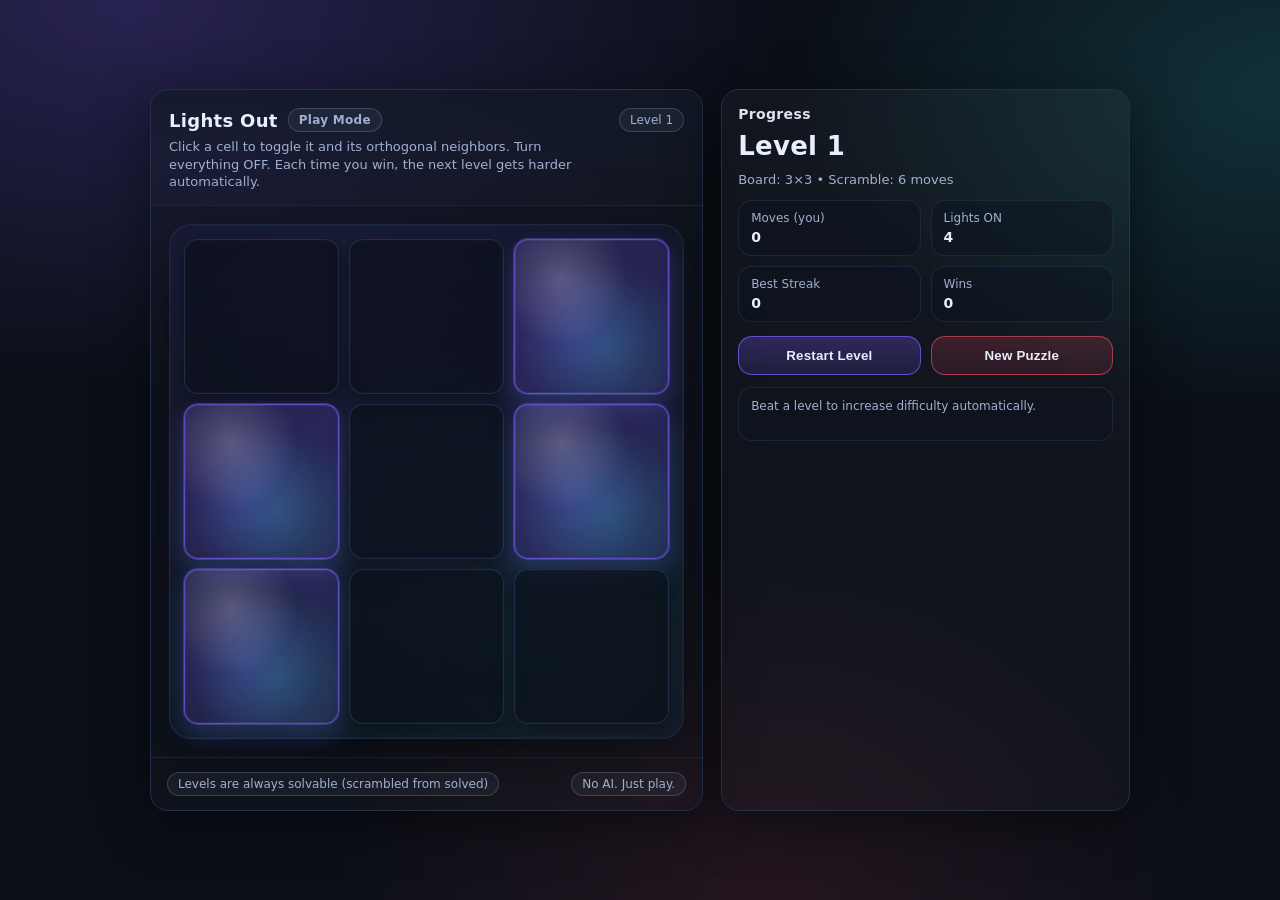
==== lights-outnai/index.html @ c466a732 "Track lights-outnai folder from parent root" ====
<!doctype html>
<html lang="en">
<head>
  <meta charset="utf-8" />
  <meta name="viewport" content="width=device-width,initial-scale=1" />
  <title>Lights Out — Play Mode</title>
  <link rel="stylesheet" href="./assets/styles/main.css" />
</head>
<body>
  <div class="app">
    <div class="card">
      <div class="header">
        <div>
          <div class="title">
            <h1>Lights Out <span class="badge">Play Mode</span></h1>
            <p class="subtitle">
              Click a cell to toggle it and its orthogonal neighbors. Turn everything OFF.
              Each time you win, the next level gets harder automatically.
            </p>
          </div>
        </div>
        <div class="badge" id="status">Level 1</div>
      </div>

      <div class="gridWrap">
        <div class="grid" id="grid" style="--n:3"></div>
      </div>

      <div class="footerNote">
        <span class="pill">Levels are always solvable (scrambled from solved)</span>
        <span class="pill">No AI. Just play.</span>
      </div>
    </div>

    <div class="card panel">
      <h2>Progress</h2>
      <div class="big" id="levelTitle">Level 1</div>
      <div class="muted" id="levelDesc">
        Board: 3×3 • Scramble: 6 moves
      </div>

      <div class="stats">
        <div class="stat">
          <div class="k">Moves (you)</div>
          <div class="v" id="movesStat">0</div>
        </div>
        <div class="stat">
          <div class="k">Lights ON</div>
          <div class="v" id="onStat">0</div>
        </div>
        <div class="stat">
          <div class="k">Best Streak</div>
          <div class="v" id="bestStat">0</div>
        </div>
        <div class="stat">
          <div class="k">Wins</div>
          <div class="v" id="winsStat">0</div>
        </div>
      </div>

      <div class="buttons">
        <button class="btn primary" id="restartBtn">Restart Level</button>
        <button class="btn danger" id="newBtn">New Puzzle</button>
      </div>

      <div class="toast" id="toast">
        Beat a level to increase difficulty automatically.
      </div>
    </div>
  </div>

  <script type="module" src="./js/app.js"></script>
</body>
</html>
---- lights-outnai/assets/styles/main.css ----
:root{
  --bg:#0b0f17;
  --panel:#0f1624;
  --text:#e8eefc;
  --muted:#9fb0d0;
  --line:#22304a;
  --accent:#7c5cff;
  --accent2:#2de2e6;
  --danger:#ff4d6d;
  --ok:#2bd576;
  --shadow: 0 12px 55px rgba(0,0,0,.45);
  --radius:18px;
}
*{box-sizing:border-box}
body{
  margin:0;
  font-family: ui-sans-serif, system-ui, -apple-system, Segoe UI, Roboto, Helvetica, Arial;
  background:
    radial-gradient(1200px 700px at 10% 0%, rgba(124,92,255,.25), transparent 55%),
    radial-gradient(900px 600px at 100% 10%, rgba(45,226,230,.16), transparent 55%),
    radial-gradient(900px 700px at 60% 100%, rgba(255,77,109,.10), transparent 50%),
    var(--bg);
  color:var(--text);
  min-height:100vh;
  display:flex;
  align-items:center;
  justify-content:center;
  padding:24px;
}
.app{
  width:min(980px, 100%);
  display:grid;
  grid-template-columns: 1.15fr .85fr;
  gap:18px;
}
@media (max-width: 900px){
  .app{grid-template-columns:1fr}
}
.card{
  background:linear-gradient(180deg, rgba(255,255,255,.03), rgba(255,255,255,.015));
  border:1px solid var(--line);
  border-radius:var(--radius);
  box-shadow: var(--shadow);
  overflow:hidden;
}
.header{
  padding:18px 18px 14px;
  display:flex;
  align-items:flex-start;
  justify-content:space-between;
  gap:12px;
  border-bottom:1px solid rgba(34,48,74,.7);
  background:linear-gradient(180deg, rgba(15,22,36,.75), rgba(15,22,36,.25));
}
.title h1{
  margin:0;
  font-size:18px;
  letter-spacing:.3px;
  display:flex;
  align-items:center;
  gap:10px;
}
.subtitle{
  margin:6px 0 0;
  color:var(--muted);
  font-size:13px;
  line-height:1.35;
  max-width: 55ch;
}
.badge{
  font-size:12px;
  color:var(--muted);
  border:1px solid rgba(159,176,208,.25);
  background:rgba(159,176,208,.07);
  padding:4px 10px;
  border-radius:999px;
  width:max-content;
  white-space:nowrap;
}
.badge.good{
  border-color: rgba(43,213,118,.55);
  background: rgba(43,213,118,.10);
  color: var(--ok);
  font-weight:700;
}

.gridWrap{
  padding:18px;
  display:flex;
  justify-content:center;
  align-items:center;
  background:linear-gradient(180deg, rgba(12,19,32,.5), rgba(12,19,32,.15));
}
.grid{
  --n:5;
  display:grid;
  grid-template-columns: repeat(var(--n), 1fr);
  gap:10px;
  width:min(520px, 92vw);
  aspect-ratio: 1 / 1;
  padding:14px;
  border-radius:22px;
  border:1px solid rgba(34,48,74,.7);
  background: radial-gradient(900px 600px at 40% 20%, rgba(124,92,255,.10), transparent 60%),
              radial-gradient(700px 500px at 70% 80%, rgba(45,226,230,.08), transparent 60%),
              rgba(15,22,36,.55);
  box-shadow: inset 0 0 0 1px rgba(255,255,255,.02), 0 20px 70px rgba(0,0,0,.40);
}
.cell{
  border-radius:14px;
  border:1px solid rgba(34,48,74,.9);
  background:rgba(10,14,24,.65);
  box-shadow:
    inset 0 0 0 1px rgba(255,255,255,.02),
    0 6px 18px rgba(0,0,0,.35);
  cursor:pointer;
  position:relative;
  transition: transform .08s ease, background .2s ease, border-color .2s ease, box-shadow .2s ease;
  outline:none;
}
.cell:active{ transform: translateY(1px) scale(.99); }
.cell.on{
  background:
    radial-gradient(120px 120px at 30% 25%, rgba(255,255,255,.22), transparent 55%),
    radial-gradient(140px 140px at 60% 70%, rgba(45,226,230,.20), transparent 60%),
    radial-gradient(120px 120px at 40% 60%, rgba(124,92,255,.24), transparent 62%),
    rgba(124,92,255,.18);
  border-color: rgba(124,92,255,.65);
  box-shadow:
    0 0 0 1px rgba(124,92,255,.35),
    0 12px 30px rgba(124,92,255,.20),
    0 10px 24px rgba(45,226,230,.08),
    inset 0 0 0 1px rgba(255,255,255,.06);
}

.panel{ padding:16px; }
.panel h2{
  margin:0 0 10px;
  font-size:14px;
  letter-spacing:.35px;
  color:var(--text);
  opacity:.95;
}
.big{
  font-size:26px;
  font-weight:800;
  letter-spacing:.3px;
  margin:2px 0 10px;
  line-height:1.1;
}
.muted{ color:var(--muted); font-size:13px; line-height:1.35; }

.stats{
  display:grid;
  grid-template-columns: 1fr 1fr;
  gap:10px;
  margin-top:12px;
}
.stat{
  border:1px solid rgba(34,48,74,.7);
  background: rgba(12,19,32,.45);
  border-radius:14px;
  padding:10px 12px;
}
.stat .k{ font-size:12px; color:var(--muted); margin-bottom:4px; }
.stat .v{ font-size:14px; font-weight:800; letter-spacing:.2px; }

.buttons{
  display:grid;
  grid-template-columns: 1fr 1fr;
  gap:10px;
  margin-top:14px;
}
.btn{
  user-select:none;
  border-radius:14px;
  border:1px solid rgba(34,48,74,.9);
  padding:11px 12px;
  background:rgba(12,19,32,.55);
  color:var(--text);
  cursor:pointer;
  transition: transform .08s ease, border-color .2s ease, background .2s ease, box-shadow .2s ease;
  font-weight:700;
  letter-spacing:.2px;
}
.btn:hover{
  border-color: rgba(124,92,255,.55);
  box-shadow: 0 10px 26px rgba(0,0,0,.28);
}
.btn:active{ transform: translateY(1px); }
.btn.primary{
  border-color: rgba(124,92,255,.75);
  background: linear-gradient(180deg, rgba(124,92,255,.28), rgba(124,92,255,.14));
}
.btn.danger{
  border-color: rgba(255,77,109,.6);
  background: linear-gradient(180deg, rgba(255,77,109,.18), rgba(255,77,109,.10));
}

.toast{
  margin-top:12px;
  border:1px solid rgba(34,48,74,.7);
  background: rgba(12,19,32,.35);
  border-radius:14px;
  padding:10px 12px;
  color:var(--muted);
  font-size:12px;
  line-height:1.45;
  min-height:54px;
  white-space:pre-wrap;
}
.toast .ok{ color:var(--ok); font-weight:800; }

.footerNote{
  padding:14px 16px;
  border-top:1px solid rgba(34,48,74,.7);
  color:var(--muted);
  font-size:12px;
  display:flex;
  justify-content:space-between;
  gap:10px;
  flex-wrap:wrap;
}
.pill{
  border:1px solid rgba(159,176,208,.25);
  background:rgba(159,176,208,.07);
  padding:4px 10px;
  border-radius:999px;
  color:var(--muted);
}
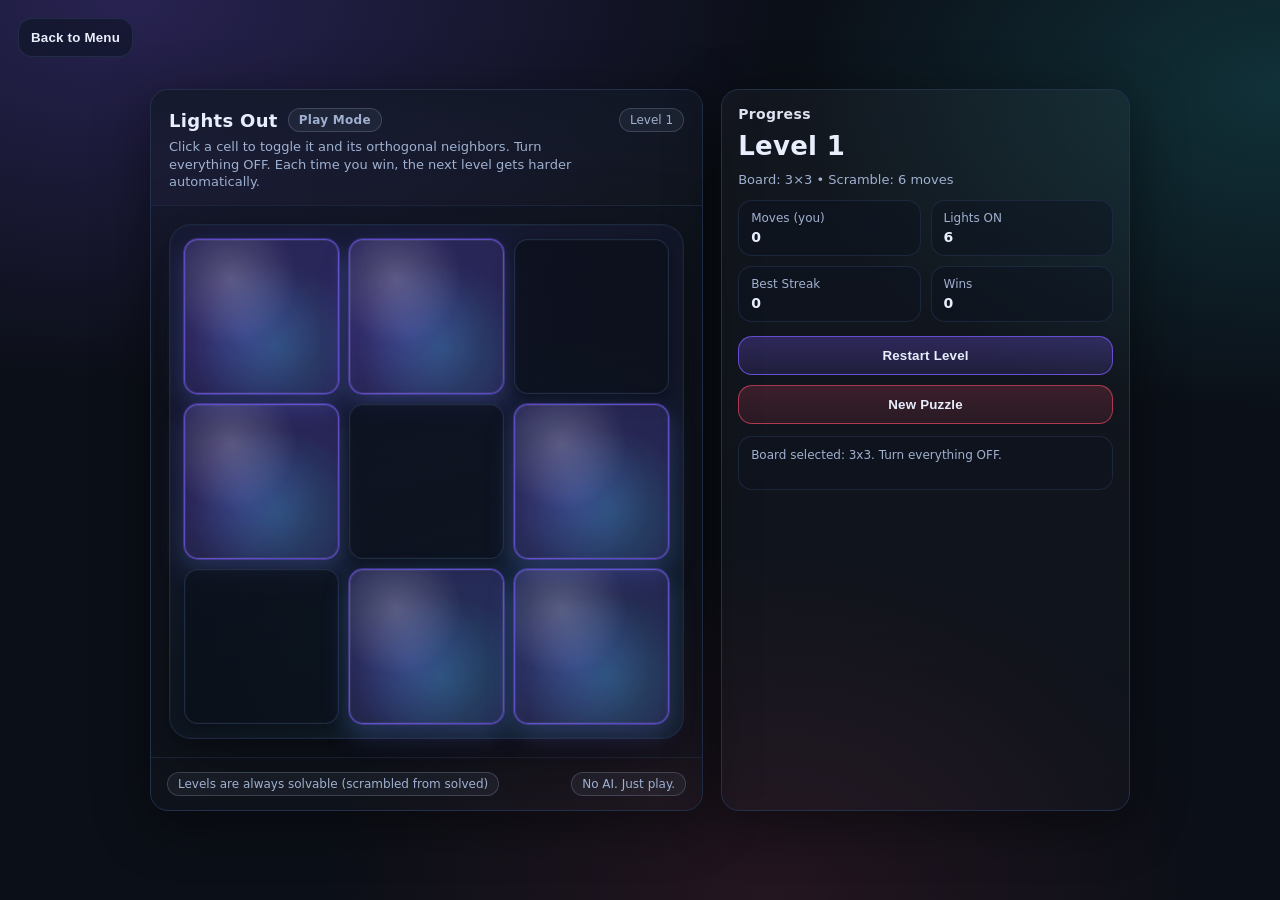
==== commit b84d753a: "homepage added" ====
--- a/lights-outnai/index.html
+++ b/lights-outnai/index.html
@@ -7,7 +7,9 @@
   <link rel="stylesheet" href="./assets/styles/main.css" />
 </head>
 <body>
-  <div class="app">
+  <div class="app" id="gameScreen">
+    <button class="btn backFloating" id="backBtn">Back to Menu</button>
+
     <div class="card">
       <div class="header">
         <div>
--- a/lights-outnai/assets/styles/main.css
+++ b/lights-outnai/assets/styles/main.css
@@ -33,8 +33,136 @@
   grid-template-columns: 1.15fr .85fr;
   gap:18px;
 }
+
+.backFloating{
+  position:fixed;
+  top:18px;
+  left:18px;
+  z-index:20;
+  width:auto;
+  padding:10px 14px;
+}
+.hidden{display:none !important;}
+
+.menuScreen{
+  width:min(760px, 100%);
+}
+
+.menuHero{
+  text-align:center;
+  margin-bottom:18px;
+}
+
+.menuHero h1{
+  margin:0;
+  font-size:clamp(44px, 10vw, 78px);
+  line-height:.95;
+  letter-spacing:.08em;
+  text-transform:uppercase;
+  font-weight:900;
+  color:#f4f7ff;
+  text-shadow:
+    0 0 26px rgba(124,92,255,.42),
+    0 12px 30px rgba(0,0,0,.35);
+}
+
+.menuCard{
+  display:flex;
+  flex-direction:column;
+}
+
+.menuHeader{
+  justify-content:center;
+}
+
+.menuTitle{
+  width:100%;
+  text-align:center;
+}
+
+.menuBadge{
+  margin:0 auto;
+  font-size:14px;
+  padding:7px 14px;
+  letter-spacing:.05em;
+}
+
+.menuSubtitle{
+  margin:12px 0 0;
+  width:100%;
+  font-size:16px;
+  text-align:left;
+}
+
+.menuChoices{
+  display:grid;
+  grid-template-columns: repeat(3, 1fr);
+  gap:12px;
+  padding:22px 18px;
+}
+
+.sizeChoice{
+  min-height:56px;
+  font-size:16px;
+}
+
+.howToCard{
+  margin-top:14px;
+}
+
+.howToToggle{
+  width:100%;
+  text-align:left;
+  border:none;
+  border-bottom:1px solid rgba(34,48,74,.7);
+  background:linear-gradient(180deg, rgba(15,22,36,.75), rgba(15,22,36,.25));
+  color:var(--text);
+  padding:16px 18px;
+  font-size:16px;
+  font-weight:800;
+  letter-spacing:.03em;
+  cursor:pointer;
+}
+
+.howToToggle::after{
+  content:"Show rules";
+  float:right;
+  font-size:12px;
+  color:var(--muted);
+  font-weight:600;
+}
+
+.howToToggle[aria-expanded="true"]::after{
+  content:"Hide rules";
+}
+
+.howToContent{
+  padding:16px 18px;
+  color:var(--muted);
+  font-size:14px;
+  line-height:1.5;
+}
+
+.howToContent h3{
+  color:var(--text);
+  margin:14px 0 6px;
+  font-size:15px;
+}
+
+.howToContent p{
+  margin:0 0 10px;
+}
+
 @media (max-width: 900px){
   .app{grid-template-columns:1fr}
+  .menuChoices{grid-template-columns:1fr}
+  .menuHero h1{font-size:clamp(36px, 14vw, 56px)}
+  .backFloating{
+    top:12px;
+    left:12px;
+    padding:9px 12px;
+    font-size:13px;
+  }
 }
 .card{
   background:linear-gradient(180deg, rgba(255,255,255,.03), rgba(255,255,255,.015));
@@ -82,6 +210,12 @@
   background: rgba(43,213,118,.10);
   color: var(--ok);
   font-weight:700;
+}
+
+.menuTitle .menuBadge{
+  font-size:14px;
+  padding:7px 14px;
+  letter-spacing:.06em;
 }
 
 .gridWrap{
@@ -167,7 +301,7 @@
 
 .buttons{
   display:grid;
-  grid-template-columns: 1fr 1fr;
+  grid-template-columns: 1fr;
   gap:10px;
   margin-top:14px;
 }
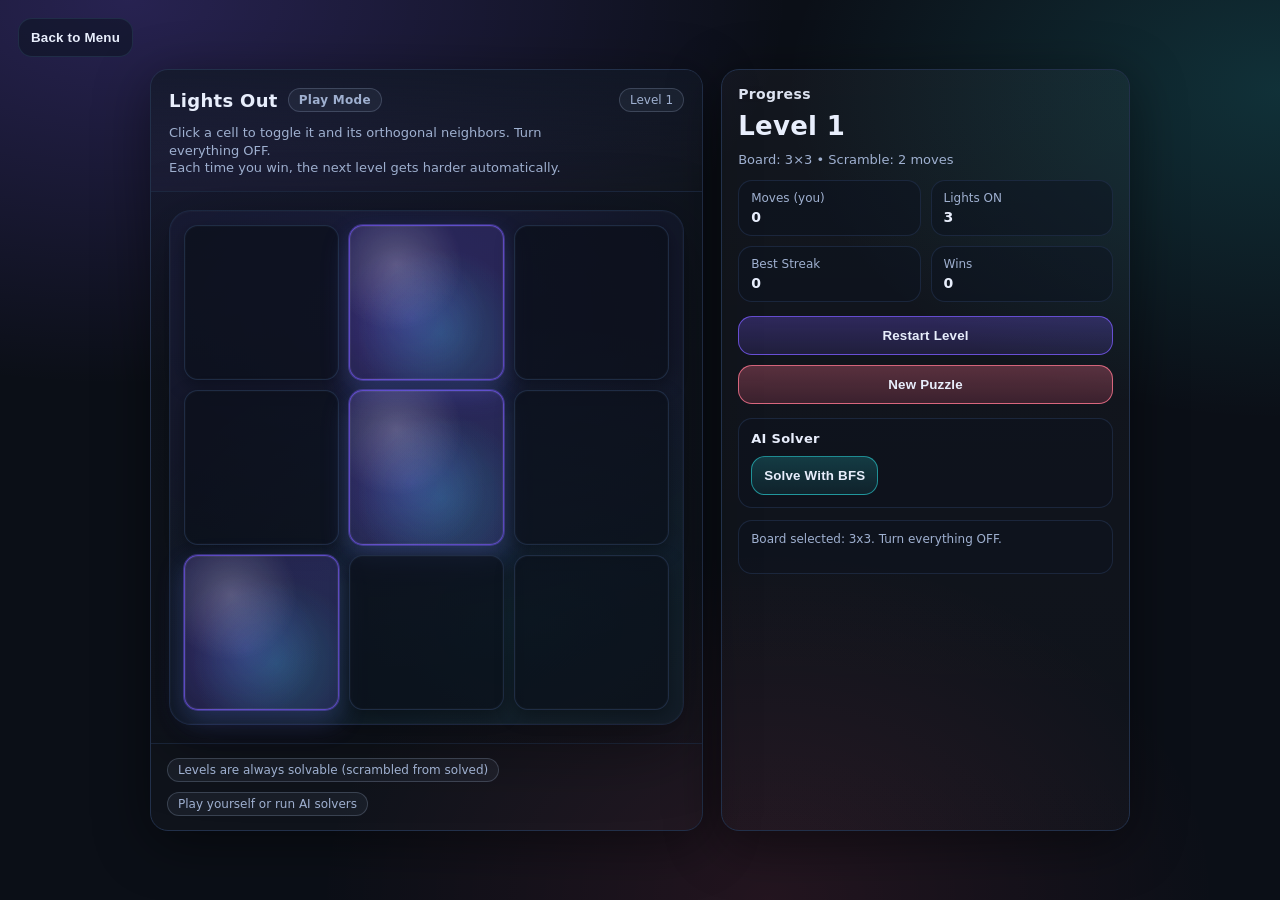
==== commit 764634f0: "bfs implemented, level progession smoother" ====
--- a/lights-outnai/index.html
+++ b/lights-outnai/index.html
@@ -3,7 +3,7 @@
 <head>
   <meta charset="utf-8" />
   <meta name="viewport" content="width=device-width,initial-scale=1" />
-  <title>Lights Out — Play Mode</title>
+  <title>Lights Out - Play Mode</title>
   <link rel="stylesheet" href="./assets/styles/main.css" />
 </head>
 <body>
@@ -16,7 +16,7 @@
           <div class="title">
             <h1>Lights Out <span class="badge">Play Mode</span></h1>
             <p class="subtitle">
-              Click a cell to toggle it and its orthogonal neighbors. Turn everything OFF.
+              Click a cell to toggle it and its orthogonal neighbors. Turn everything OFF.<br>
               Each time you win, the next level gets harder automatically.
             </p>
           </div>
@@ -30,7 +30,7 @@
 
       <div class="footerNote">
         <span class="pill">Levels are always solvable (scrambled from solved)</span>
-        <span class="pill">No AI. Just play.</span>
+        <span class="pill">Play yourself or run AI solvers</span>
       </div>
     </div>
 
@@ -65,6 +65,48 @@
         <button class="btn danger" id="newBtn">New Puzzle</button>
       </div>
 
+      <div class="aiSection">
+        <h3>AI Solver</h3>
+        <div class="aiActionRow">
+          <button class="btn ai" id="solveBfsBtn">Solve With BFS</button>
+          <div class="muted" id="aiStatus"></div>
+        </div>
+        <div id="aiResultPanel" class="hidden">
+          <div class="aiStepControls">
+            <div class="muted aiStepMeta" id="aiStepMeta">Step - / -</div>
+            <button class="btn" id="aiPrevBtn" disabled>Previous AI Move</button>
+            <button class="btn" id="aiNextBtn" disabled>Next AI Move</button>
+          </div>
+
+          <div class="stats aiStats">
+            <div class="stat">
+              <div class="k">Method</div>
+              <div class="v" id="aiMethodStat">-</div>
+            </div>
+            <div class="stat">
+              <div class="k">AI Moves</div>
+              <div class="v" id="aiMovesStat">-</div>
+            </div>
+            <div class="stat">
+              <div class="k">Time (ms)</div>
+              <div class="v" id="aiTimeStat">-</div>
+            </div>
+            <div class="stat">
+              <div class="k">Visited</div>
+              <div class="v" id="aiVisitedStat">-</div>
+            </div>
+            <div class="stat">
+              <div class="k">Expanded</div>
+              <div class="v" id="aiExpandedStat">-</div>
+            </div>
+            <div class="stat">
+              <div class="k">Max Queue</div>
+              <div class="v" id="aiQueueStat">-</div>
+            </div>
+          </div>
+        </div>
+      </div>
+
       <div class="toast" id="toast">
         Beat a level to increase difficulty automatically.
       </div>
--- a/lights-outnai/assets/styles/main.css
+++ b/lights-outnai/assets/styles/main.css
@@ -104,6 +104,46 @@
 .sizeChoice{
   min-height:56px;
   font-size:16px;
+  position:relative;
+  overflow:hidden;
+  isolation:isolate;
+}
+
+.sizeChoice::before{
+  content:"";
+  position:absolute;
+  inset:0;
+  border-radius:inherit;
+  background:
+    radial-gradient(150px 95px at 50% 88%, rgba(255,255,255,.44), transparent 58%),
+    radial-gradient(140px 100px at 50% 100%, rgba(45,226,230,.24), transparent 64%);
+  opacity:0;
+  transition: opacity .22s ease;
+  pointer-events:none;
+  z-index:0;
+}
+
+.sizeChoice > *{
+  position:relative;
+  z-index:1;
+}
+
+.sizeChoice:hover,
+.sizeChoice:focus-visible{
+  border-color: rgba(45,226,230,.86);
+  background:
+    linear-gradient(180deg, rgba(124,92,255,.30), rgba(45,226,230,.34));
+  box-shadow:
+    inset 0 0 18px rgba(255,255,255,.14),
+    inset 0 -14px 26px rgba(45,226,230,.28),
+    0 0 0 1px rgba(45,226,230,.38),
+    0 0 28px rgba(45,226,230,.36),
+    0 10px 26px rgba(0,0,0,.28);
+}
+
+.sizeChoice:hover::before,
+.sizeChoice:focus-visible::before{
+  opacity:1;
 }
 
 .howToCard{
@@ -189,11 +229,11 @@
   gap:10px;
 }
 .subtitle{
-  margin:6px 0 0;
+  margin:12px 0 0;
   color:var(--muted);
   font-size:13px;
   line-height:1.35;
-  max-width: 55ch;
+  max-width: 72ch;
 }
 .badge{
   font-size:12px;
@@ -305,6 +345,81 @@
   gap:10px;
   margin-top:14px;
 }
+
+.aiSection{
+  margin-top:14px;
+  padding:12px;
+  border:1px solid rgba(34,48,74,.7);
+  border-radius:14px;
+  background:rgba(12,19,32,.36);
+}
+
+.aiSection h3{
+  margin:0 0 10px;
+  font-size:13px;
+  letter-spacing:.3px;
+}
+
+.aiSection .muted{
+  margin-top:9px;
+}
+
+#aiStatus{
+  margin-top:0;
+}
+
+.aiSolvedHighlight{
+  display:inline-block;
+  padding:7px 11px;
+  border-radius:999px;
+  border:1px solid rgba(138,214,172,.52);
+  background: rgba(148,225,183,.20);
+  color:#dbf8e8;
+  font-weight:800;
+  letter-spacing:.25px;
+}
+
+.aiActionRow{
+  display:flex;
+  align-items:center;
+  gap:10px;
+  flex-wrap:wrap;
+}
+
+.btn.ai{
+  border-color: rgba(45,226,230,.55);
+  background: linear-gradient(180deg, rgba(45,226,230,.2), rgba(45,226,230,.08));
+}
+
+.btn.ai:disabled{
+  border-color: rgba(138,214,172,.55);
+  background: linear-gradient(180deg, rgba(148,225,183,.28), rgba(148,225,183,.14));
+  color:#dff6ea;
+  cursor:not-allowed;
+  box-shadow:none;
+}
+
+.aiStats{
+  margin-top:10px;
+}
+
+.aiStepControls{
+  margin-top:10px;
+  display:grid;
+  grid-template-columns: 1fr 1fr;
+  gap:8px;
+}
+
+.aiStepMeta{
+  grid-column: 1 / -1;
+  margin:0 2px 2px;
+  font-size:12px;
+}
+
+.aiStepControls .btn{
+  padding:9px 10px;
+  font-size:13px;
+}
 .btn{
   user-select:none;
   border-radius:14px;
@@ -327,8 +442,8 @@
   background: linear-gradient(180deg, rgba(124,92,255,.28), rgba(124,92,255,.14));
 }
 .btn.danger{
-  border-color: rgba(255,77,109,.6);
-  background: linear-gradient(180deg, rgba(255,77,109,.18), rgba(255,77,109,.10));
+  border-color: rgba(255,120,145,.78);
+  background: linear-gradient(180deg, rgba(255,112,140,.30), rgba(255,92,126,.18));
 }
 
 .toast{
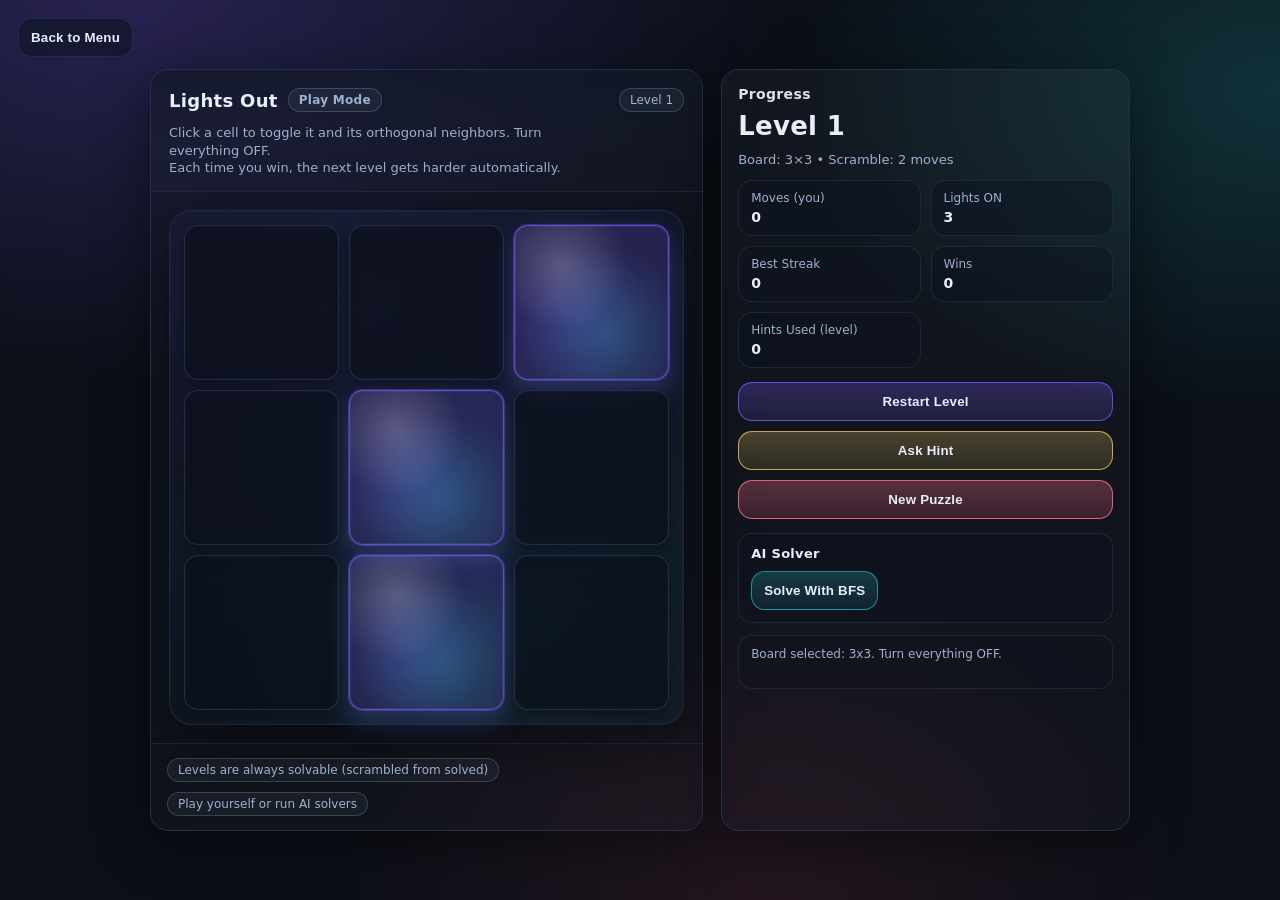
==== commit 9d2ede18: "hints added" ====
--- a/lights-outnai/index.html
+++ b/lights-outnai/index.html
@@ -58,10 +58,15 @@
           <div class="k">Wins</div>
           <div class="v" id="winsStat">0</div>
         </div>
+        <div class="stat">
+          <div class="k">Hints Used (level)</div>
+          <div class="v" id="hintsStat">0</div>
+        </div>
       </div>
 
       <div class="buttons">
         <button class="btn primary" id="restartBtn">Restart Level</button>
+        <button class="btn hint" id="hintBtn">Ask Hint</button>
         <button class="btn danger" id="newBtn">New Puzzle</button>
       </div>
 
--- a/lights-outnai/assets/styles/main.css
+++ b/lights-outnai/assets/styles/main.css
@@ -307,6 +307,14 @@
     inset 0 0 0 1px rgba(255,255,255,.06);
 }
 
+.cell.hint{
+  border-color: rgba(255,214,102,.88);
+  box-shadow:
+    0 0 0 1px rgba(255,214,102,.55),
+    0 0 20px rgba(255,214,102,.32),
+    inset 0 0 0 1px rgba(255,255,255,.10);
+}
+
 .panel{ padding:16px; }
 .panel h2{
   margin:0 0 10px;
@@ -441,6 +449,10 @@
   border-color: rgba(124,92,255,.75);
   background: linear-gradient(180deg, rgba(124,92,255,.28), rgba(124,92,255,.14));
 }
+.btn.hint{
+  border-color: rgba(255,214,102,.72);
+  background: linear-gradient(180deg, rgba(255,214,102,.24), rgba(255,214,102,.12));
+}
 .btn.danger{
   border-color: rgba(255,120,145,.78);
   background: linear-gradient(180deg, rgba(255,112,140,.30), rgba(255,92,126,.18));
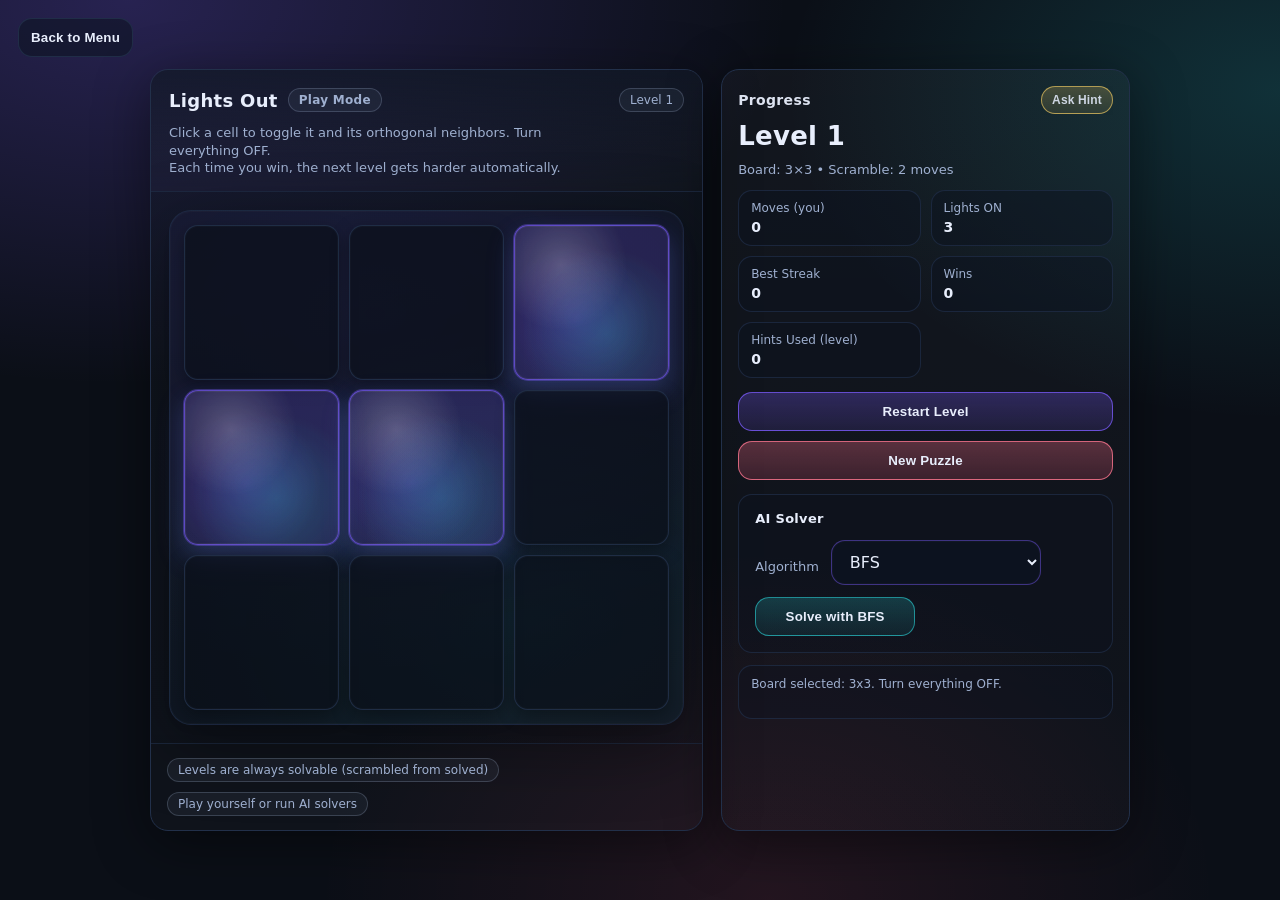
==== commit 562ca92e: "AI solvers (DFS, IDS, Greedy, UCS) + algorithm selector + UI improvements + hint UX + next level con" ====
--- a/lights-outnai/index.html
+++ b/lights-outnai/index.html
@@ -35,7 +35,13 @@
     </div>
 
     <div class="card panel">
-      <h2>Progress</h2>
+      <div class="panelTopBar">
+        <h2>Progress</h2>
+        <button class="btn hint hintMini" id="hintBtn" title="Ask for a subtle hint">
+          Ask Hint
+        </button>
+      </div>
+
       <div class="big" id="levelTitle">Level 1</div>
       <div class="muted" id="levelDesc">
         Board: 3×3 • Scramble: 6 moves
@@ -66,16 +72,28 @@
 
       <div class="buttons">
         <button class="btn primary" id="restartBtn">Restart Level</button>
-        <button class="btn hint" id="hintBtn">Ask Hint</button>
         <button class="btn danger" id="newBtn">New Puzzle</button>
       </div>
 
       <div class="aiSection">
         <h3>AI Solver</h3>
+
         <div class="aiActionRow">
-          <button class="btn ai" id="solveBfsBtn">Solve With BFS</button>
+          <label for="algorithmSelect" class="muted">Algorithm</label>
+          <select id="algorithmSelect">
+            <option value="bfs">BFS</option>
+            <option value="dfs">DFS</option>
+            <option value="ids">Iterative Deepening</option>
+            <option value="ucs">Uniform Cost</option>
+            <option value="greedy">Greedy</option>
+          </select>
+        </div>
+
+        <div class="aiActionRow">
+          <button class="btn ai" id="solveBfsBtn">Solve Selected</button>
           <div class="muted" id="aiStatus"></div>
         </div>
+
         <div id="aiResultPanel" class="hidden">
           <div class="aiStepControls">
             <div class="muted aiStepMeta" id="aiStepMeta">Step - / -</div>
@@ -109,6 +127,10 @@
               <div class="v" id="aiQueueStat">-</div>
             </div>
           </div>
+
+          <div class="aiNextLevelRow hidden" id="aiNextLevelRow">
+            <button class="btn primary" id="nextLevelBtn">Go to Next Level</button>
+          </div>
         </div>
       </div>
 
--- a/lights-outnai/assets/styles/main.css
+++ b/lights-outnai/assets/styles/main.css
@@ -204,6 +204,7 @@
     font-size:13px;
   }
 }
+
 .card{
   background:linear-gradient(180deg, rgba(255,255,255,.03), rgba(255,255,255,.015));
   border:1px solid var(--line);
@@ -211,6 +212,7 @@
   box-shadow: var(--shadow);
   overflow:hidden;
 }
+
 .header{
   padding:18px 18px 14px;
   display:flex;
@@ -220,6 +222,7 @@
   border-bottom:1px solid rgba(34,48,74,.7);
   background:linear-gradient(180deg, rgba(15,22,36,.75), rgba(15,22,36,.25));
 }
+
 .title h1{
   margin:0;
   font-size:18px;
@@ -228,6 +231,7 @@
   align-items:center;
   gap:10px;
 }
+
 .subtitle{
   margin:12px 0 0;
   color:var(--muted);
@@ -235,6 +239,7 @@
   line-height:1.35;
   max-width: 72ch;
 }
+
 .badge{
   font-size:12px;
   color:var(--muted);
@@ -245,6 +250,7 @@
   width:max-content;
   white-space:nowrap;
 }
+
 .badge.good{
   border-color: rgba(43,213,118,.55);
   background: rgba(43,213,118,.10);
@@ -265,6 +271,7 @@
   align-items:center;
   background:linear-gradient(180deg, rgba(12,19,32,.5), rgba(12,19,32,.15));
 }
+
 .grid{
   --n:5;
   display:grid;
@@ -280,6 +287,7 @@
               rgba(15,22,36,.55);
   box-shadow: inset 0 0 0 1px rgba(255,255,255,.02), 0 20px 70px rgba(0,0,0,.40);
 }
+
 .cell{
   border-radius:14px;
   border:1px solid rgba(34,48,74,.9);
@@ -292,7 +300,9 @@
   transition: transform .08s ease, background .2s ease, border-color .2s ease, box-shadow .2s ease;
   outline:none;
 }
+
 .cell:active{ transform: translateY(1px) scale(.99); }
+
 .cell.on{
   background:
     radial-gradient(120px 120px at 30% 25%, rgba(255,255,255,.22), transparent 55%),
@@ -315,14 +325,26 @@
     inset 0 0 0 1px rgba(255,255,255,.10);
 }
 
-.panel{ padding:16px; }
+.panel{
+  padding:16px;
+}
+
+.panelTopBar{
+  display:flex;
+  align-items:center;
+  justify-content:space-between;
+  gap:12px;
+  margin-bottom:8px;
+}
+
 .panel h2{
-  margin:0 0 10px;
+  margin:0;
   font-size:14px;
   letter-spacing:.35px;
   color:var(--text);
   opacity:.95;
 }
+
 .big{
   font-size:26px;
   font-weight:800;
@@ -330,7 +352,12 @@
   margin:2px 0 10px;
   line-height:1.1;
 }
-.muted{ color:var(--muted); font-size:13px; line-height:1.35; }
+
+.muted{
+  color:var(--muted);
+  font-size:13px;
+  line-height:1.35;
+}
 
 .stats{
   display:grid;
@@ -338,14 +365,25 @@
   gap:10px;
   margin-top:12px;
 }
+
 .stat{
   border:1px solid rgba(34,48,74,.7);
   background: rgba(12,19,32,.45);
   border-radius:14px;
   padding:10px 12px;
 }
-.stat .k{ font-size:12px; color:var(--muted); margin-bottom:4px; }
-.stat .v{ font-size:14px; font-weight:800; letter-spacing:.2px; }
+
+.stat .k{
+  font-size:12px;
+  color:var(--muted);
+  margin-bottom:4px;
+}
+
+.stat .v{
+  font-size:14px;
+  font-weight:800;
+  letter-spacing:.2px;
+}
 
 .buttons{
   display:grid;
@@ -356,14 +394,14 @@
 
 .aiSection{
   margin-top:14px;
-  padding:12px;
+  padding:16px;
   border:1px solid rgba(34,48,74,.7);
   border-radius:14px;
   background:rgba(12,19,32,.36);
 }
 
 .aiSection h3{
-  margin:0 0 10px;
+  margin:0 0 14px;
   font-size:13px;
   letter-spacing:.3px;
 }
@@ -374,10 +412,16 @@
 
 #aiStatus{
   margin-top:0;
+  display:flex;
+  align-items:center;
+  flex-wrap:wrap;
+  gap:8px;
+  min-height:38px;
 }
 
 .aiSolvedHighlight{
-  display:inline-block;
+  display:inline-flex;
+  align-items:center;
   padding:7px 11px;
   border-radius:999px;
   border:1px solid rgba(138,214,172,.52);
@@ -390,13 +434,19 @@
 .aiActionRow{
   display:flex;
   align-items:center;
-  gap:10px;
+  gap:12px;
   flex-wrap:wrap;
+  margin-top:12px;
+}
+
+.aiActionRow:first-of-type{
+  margin-top:0;
 }
 
 .btn.ai{
   border-color: rgba(45,226,230,.55);
   background: linear-gradient(180deg, rgba(45,226,230,.2), rgba(45,226,230,.08));
+  min-width:160px;
 }
 
 .btn.ai:disabled{
@@ -408,19 +458,19 @@
 }
 
 .aiStats{
-  margin-top:10px;
+  margin-top:14px;
 }
 
 .aiStepControls{
-  margin-top:10px;
+  margin-top:14px;
   display:grid;
   grid-template-columns: 1fr 1fr;
-  gap:8px;
+  gap:10px;
 }
 
 .aiStepMeta{
   grid-column: 1 / -1;
-  margin:0 2px 2px;
+  margin:0 2px 6px;
   font-size:12px;
 }
 
@@ -428,6 +478,16 @@
   padding:9px 10px;
   font-size:13px;
 }
+
+.aiNextLevelRow{
+  margin-top:14px;
+  display:flex;
+}
+
+.aiNextLevelRow .btn{
+  width:100%;
+}
+
 .btn{
   user-select:none;
   border-radius:14px;
@@ -440,22 +500,42 @@
   font-weight:700;
   letter-spacing:.2px;
 }
+
 .btn:hover{
   border-color: rgba(124,92,255,.55);
   box-shadow: 0 10px 26px rgba(0,0,0,.28);
 }
+
 .btn:active{ transform: translateY(1px); }
+
 .btn.primary{
   border-color: rgba(124,92,255,.75);
   background: linear-gradient(180deg, rgba(124,92,255,.28), rgba(124,92,255,.14));
 }
+
 .btn.hint{
   border-color: rgba(255,214,102,.72);
   background: linear-gradient(180deg, rgba(255,214,102,.24), rgba(255,214,102,.12));
 }
+
 .btn.danger{
   border-color: rgba(255,120,145,.78);
   background: linear-gradient(180deg, rgba(255,112,140,.30), rgba(255,92,126,.18));
+}
+
+.hintMini{
+  width:auto;
+  min-width:0;
+  padding:6px 10px;
+  font-size:12px;
+  font-weight:700;
+  letter-spacing:.15px;
+  border-radius:999px;
+  opacity:.88;
+}
+
+.hintMini:hover{
+  opacity:1;
 }
 
 .toast{
@@ -470,6 +550,7 @@
   min-height:54px;
   white-space:pre-wrap;
 }
+
 .toast .ok{ color:var(--ok); font-weight:800; }
 
 .footerNote{
@@ -482,10 +563,36 @@
   gap:10px;
   flex-wrap:wrap;
 }
+
 .pill{
   border:1px solid rgba(159,176,208,.25);
   background:rgba(159,176,208,.07);
   padding:4px 10px;
   border-radius:999px;
   color:var(--muted);
+}
+
+#algorithmSelect {
+  min-width: 200px;
+  border-radius: 14px;
+  border: 1px solid rgba(124,92,255,.45);
+  background: rgba(12,19,32,.75);
+  color: var(--text);
+  padding: 11px 14px;
+  font: inherit;
+  outline: none;
+  box-shadow: inset 0 0 0 1px rgba(255,255,255,.02);
+}
+
+#algorithmSelect:hover {
+  border-color: rgba(124,92,255,.65);
+}
+
+#algorithmSelect:focus {
+  border-color: rgba(45,226,230,.7);
+  box-shadow: 0 0 0 3px rgba(45,226,230,.12);
+}
+
+#aiResultPanel{
+  margin-top:16px;
 }
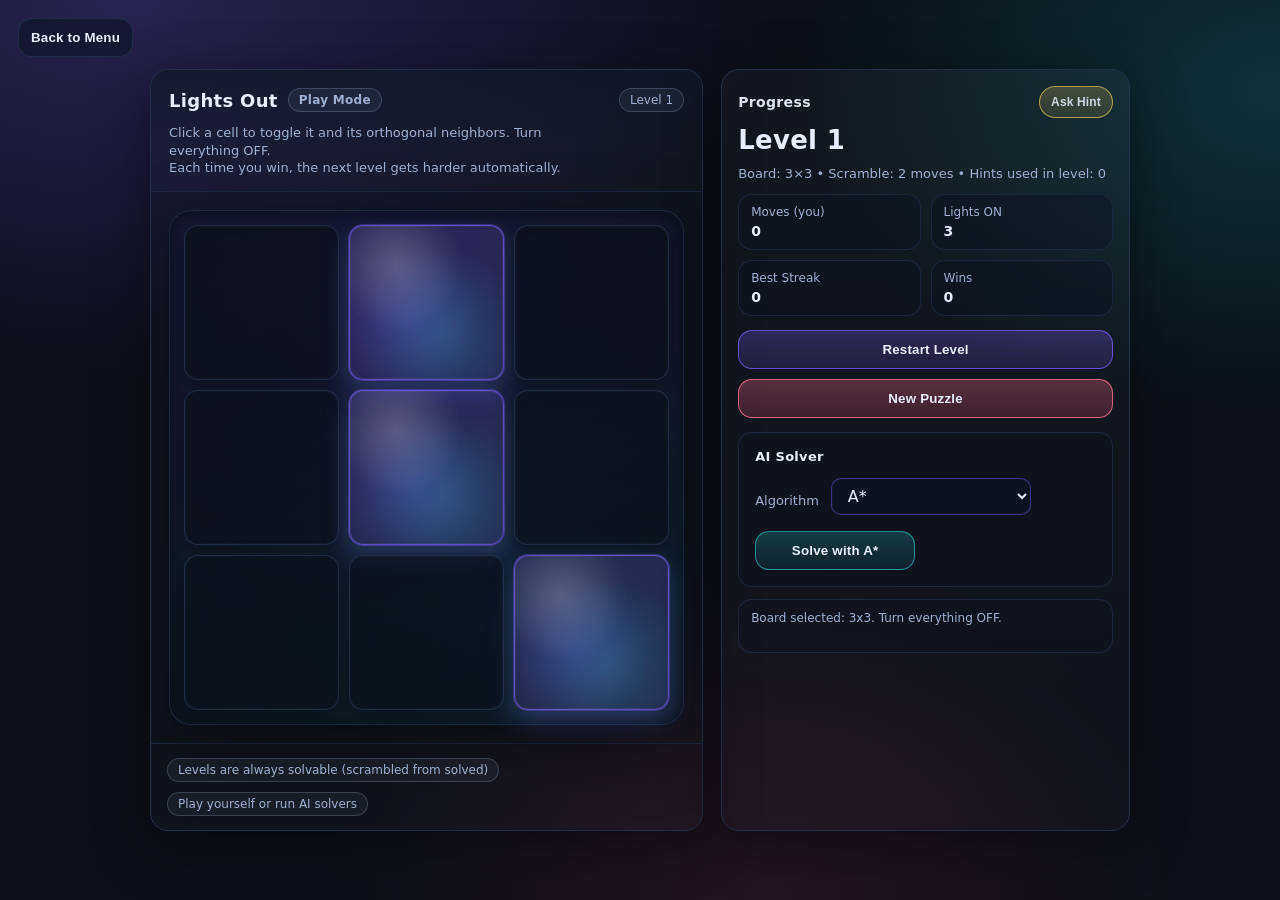
==== commit 6e64a80e: "a* and wheighted a* implemented, ui improvements" ====
--- a/lights-outnai/index.html
+++ b/lights-outnai/index.html
@@ -44,7 +44,7 @@
 
       <div class="big" id="levelTitle">Level 1</div>
       <div class="muted" id="levelDesc">
-        Board: 3×3 • Scramble: 6 moves
+        Board: 3×3 • Scramble: 6 moves • Hints used in level: <span id="hintsStat">0</span>
       </div>
 
       <div class="stats">
@@ -64,10 +64,6 @@
           <div class="k">Wins</div>
           <div class="v" id="winsStat">0</div>
         </div>
-        <div class="stat">
-          <div class="k">Hints Used (level)</div>
-          <div class="v" id="hintsStat">0</div>
-        </div>
       </div>
 
       <div class="buttons">
@@ -81,11 +77,13 @@
         <div class="aiActionRow">
           <label for="algorithmSelect" class="muted">Algorithm</label>
           <select id="algorithmSelect">
+            <option value="astar">A*</option>
             <option value="bfs">BFS</option>
             <option value="dfs">DFS</option>
-            <option value="ids">Iterative Deepening</option>
+            <option value="greedy">Greedy</option>
+            <option value="ids">IDS</option>
             <option value="ucs">Uniform Cost</option>
-            <option value="greedy">Greedy</option>
+            <option value="weighted_astar">Weighted A*</option>
           </select>
         </div>
 
@@ -113,6 +111,10 @@
             <div class="stat">
               <div class="k">Time (ms)</div>
               <div class="v" id="aiTimeStat">-</div>
+            </div>
+            <div class="stat">
+              <div class="k">Memory</div>
+              <div class="v" id="aiMemoryStat">-</div>
             </div>
             <div class="stat">
               <div class="k">Visited</div>
--- a/lights-outnai/assets/styles/main.css
+++ b/lights-outnai/assets/styles/main.css
@@ -285,7 +285,7 @@
   background: radial-gradient(900px 600px at 40% 20%, rgba(124,92,255,.10), transparent 60%),
               radial-gradient(700px 500px at 70% 80%, rgba(45,226,230,.08), transparent 60%),
               rgba(15,22,36,.55);
-  box-shadow: inset 0 0 0 1px rgba(255,255,255,.02), 0 20px 70px rgba(0,0,0,.40);
+  box-shadow: inset 0 8px 16px rgba(0,0,0,.3), inset 0 -4px 12px rgba(0,0,0,.2), 0 20px 70px rgba(0,0,0,.40);
 }
 
 .cell{
@@ -443,6 +443,10 @@
   margin-top:0;
 }
 
+.aiActionRow + .aiActionRow{
+  margin-top:16px;
+}
+
 .btn.ai{
   border-color: rgba(45,226,230,.55);
   background: linear-gradient(180deg, rgba(45,226,230,.2), rgba(45,226,230,.08));
@@ -526,7 +530,7 @@
 .hintMini{
   width:auto;
   min-width:0;
-  padding:6px 10px;
+  padding:8px 11px;
   font-size:12px;
   font-weight:700;
   letter-spacing:.15px;
@@ -536,6 +540,11 @@
 
 .hintMini:hover{
   opacity:1;
+}
+
+.hintsHighlight{
+  font-weight:700;
+  color:#ffd666;
 }
 
 .toast{
@@ -574,11 +583,11 @@
 
 #algorithmSelect {
   min-width: 200px;
-  border-radius: 14px;
+  border-radius: 10px;
   border: 1px solid rgba(124,92,255,.45);
   background: rgba(12,19,32,.75);
   color: var(--text);
-  padding: 11px 14px;
+  padding: 7px 12px;
   font: inherit;
   outline: none;
   box-shadow: inset 0 0 0 1px rgba(255,255,255,.02);
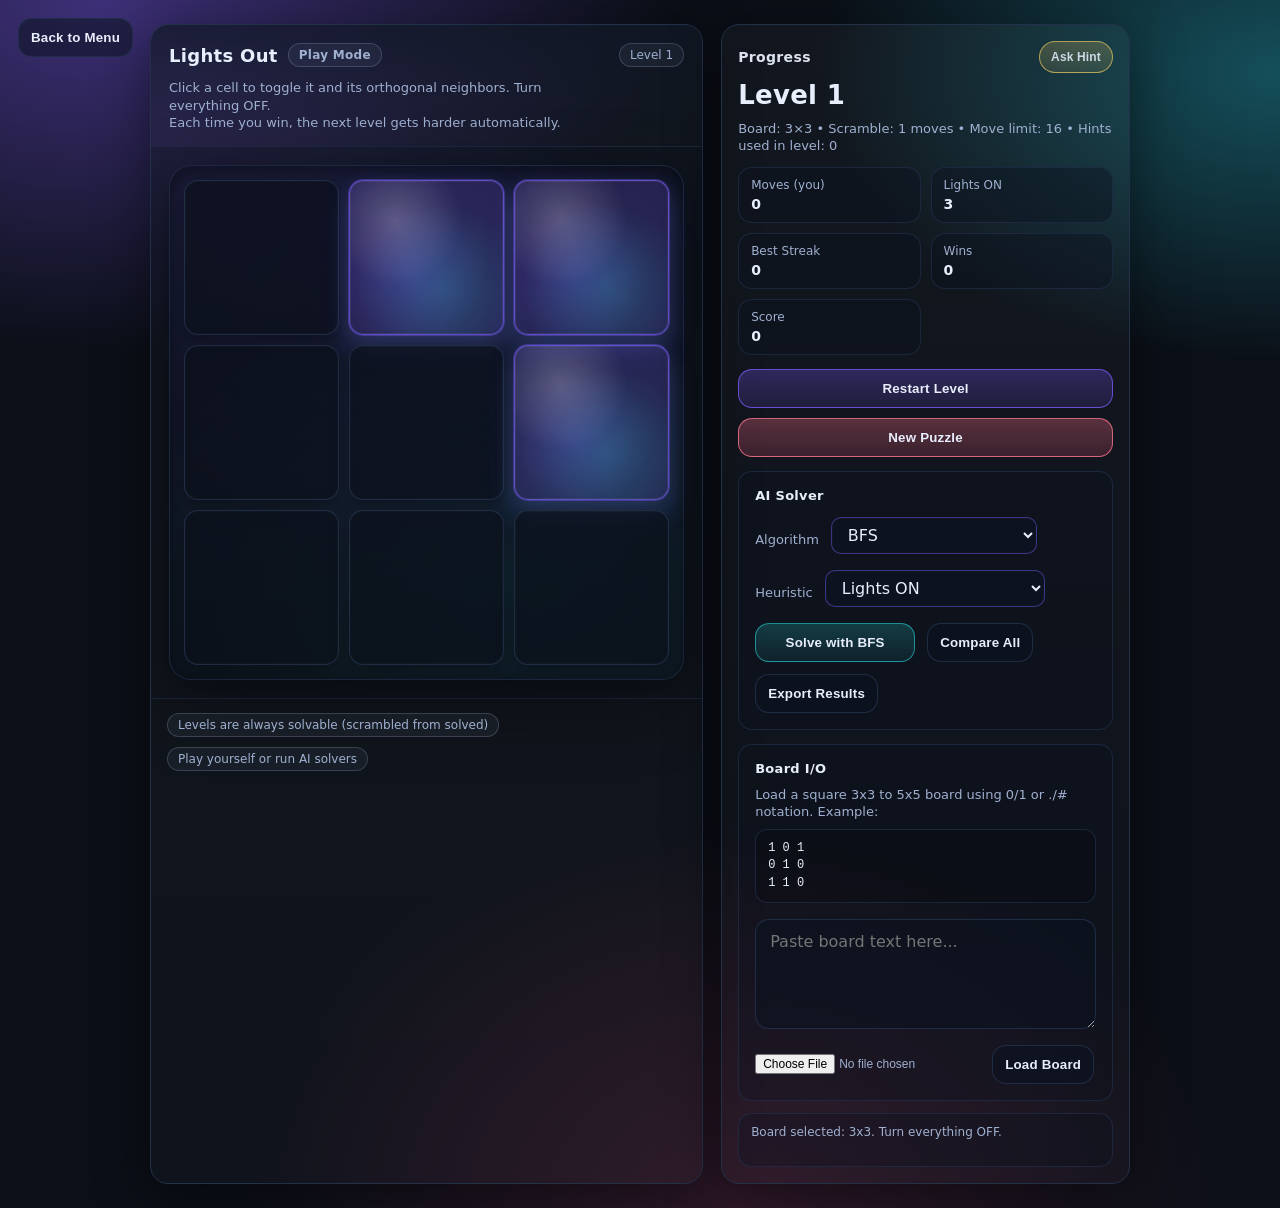
==== commit 065c415a: "feat: add heuristics, comparison system, board import/export, scoring and UI updates" ====
--- a/lights-outnai/index.html
+++ b/lights-outnai/index.html
@@ -44,7 +44,7 @@
 
       <div class="big" id="levelTitle">Level 1</div>
       <div class="muted" id="levelDesc">
-        Board: 3×3 • Scramble: 6 moves • Hints used in level: <span id="hintsStat">0</span>
+        Board: 3×3 • Scramble: 6 moves • Move limit: 10 • Hints used in level: <span id="hintsStat">0</span>
       </div>
 
       <div class="stats">
@@ -63,6 +63,10 @@
         <div class="stat">
           <div class="k">Wins</div>
           <div class="v" id="winsStat">0</div>
+        </div>
+        <div class="stat">
+          <div class="k">Score</div>
+          <div class="v" id="scoreStat">0</div>
         </div>
       </div>
 
@@ -77,18 +81,29 @@
         <div class="aiActionRow">
           <label for="algorithmSelect" class="muted">Algorithm</label>
           <select id="algorithmSelect">
-            <option value="astar">A*</option>
             <option value="bfs">BFS</option>
             <option value="dfs">DFS</option>
+            <option value="ids">Iterative Deepening</option>
+            <option value="ucs">Uniform Cost</option>
             <option value="greedy">Greedy</option>
-            <option value="ids">IDS</option>
-            <option value="ucs">Uniform Cost</option>
-            <option value="weighted_astar">Weighted A*</option>
+            <option value="astar">A*</option>
+            <option value="weighted-astar">Weighted A*</option>
+          </select>
+        </div>
+
+        <div class="aiActionRow">
+          <label for="heuristicSelect" class="muted">Heuristic</label>
+          <select id="heuristicSelect">
+            <option value="lights-on">Lights ON</option>
+            <option value="active-lines">Active Rows + Cols</option>
+            <option value="center-weighted">Center Weighted</option>
           </select>
         </div>
 
         <div class="aiActionRow">
           <button class="btn ai" id="solveBfsBtn">Solve Selected</button>
+          <button class="btn" id="compareAllBtn">Compare All</button>
+          <button class="btn" id="exportResultsBtn">Export Results</button>
           <div class="muted" id="aiStatus"></div>
         </div>
 
@@ -113,26 +128,68 @@
               <div class="v" id="aiTimeStat">-</div>
             </div>
             <div class="stat">
+              <div class="k">Visited</div>
+              <div class="v" id="aiVisitedStat">-</div>
+            </div>
+            <div class="stat">
+              <div class="k">Expanded</div>
+              <div class="v" id="aiExpandedStat">-</div>
+            </div>
+            <div class="stat">
+              <div class="k">Max Queue</div>
+              <div class="v" id="aiQueueStat">-</div>
+            </div>
+            <div class="stat">
               <div class="k">Memory</div>
               <div class="v" id="aiMemoryStat">-</div>
             </div>
-            <div class="stat">
-              <div class="k">Visited</div>
-              <div class="v" id="aiVisitedStat">-</div>
-            </div>
-            <div class="stat">
-              <div class="k">Expanded</div>
-              <div class="v" id="aiExpandedStat">-</div>
-            </div>
-            <div class="stat">
-              <div class="k">Max Queue</div>
-              <div class="v" id="aiQueueStat">-</div>
-            </div>
           </div>
 
           <div class="aiNextLevelRow hidden" id="aiNextLevelRow">
             <button class="btn primary" id="nextLevelBtn">Go to Next Level</button>
           </div>
+        </div>
+
+        <div id="comparisonPanel" class="comparisonPanel hidden">
+          <div class="comparisonHeader">
+            <h4>Algorithm Comparison</h4>
+            <div class="muted">Current board only</div>
+          </div>
+
+          <div class="comparisonTableWrap">
+            <table class="comparisonTable">
+              <thead>
+                <tr>
+                  <th>Method</th>
+                  <th>Solved</th>
+                  <th>Depth</th>
+                  <th>Time (ms)</th>
+                  <th>Visited</th>
+                  <th>Expanded</th>
+                  <th>Max Queue</th>
+                  <th>Memory</th>
+                </tr>
+              </thead>
+              <tbody id="comparisonBody"></tbody>
+            </table>
+          </div>
+        </div>
+      </div>
+
+      <div class="ioSection">
+        <h3>Board I/O</h3>
+        <p class="muted ioHelp">
+          Load a square 3x3 to 5x5 board using 0/1 or ./# notation. Example:
+        </p>
+        <pre class="ioExample">1 0 1
+0 1 0
+1 1 0</pre>
+
+        <textarea id="boardTextInput" class="boardTextInput" placeholder="Paste board text here..."></textarea>
+
+        <div class="ioActions">
+          <input type="file" id="boardFileInput" accept=".txt,text/plain" />
+          <button class="btn" id="loadBoardBtn">Load Board</button>
         </div>
       </div>
 
--- a/lights-outnai/assets/styles/main.css
+++ b/lights-outnai/assets/styles/main.css
@@ -16,9 +16,10 @@
   margin:0;
   font-family: ui-sans-serif, system-ui, -apple-system, Segoe UI, Roboto, Helvetica, Arial;
   background:
-    radial-gradient(1200px 700px at 10% 0%, rgba(124,92,255,.25), transparent 55%),
-    radial-gradient(900px 600px at 100% 10%, rgba(45,226,230,.16), transparent 55%),
-    radial-gradient(900px 700px at 60% 100%, rgba(255,77,109,.10), transparent 50%),
+    radial-gradient(1100px 680px at 8% 0%, rgba(67,51,130,.90), transparent 52%),
+    radial-gradient(900px 560px at 100% 6%, rgba(24,104,116,.72), transparent 52%),
+    radial-gradient(900px 700px at 58% 100%, rgba(74,32,55,.58), transparent 56%),
+    radial-gradient(700px 420px at 50% 50%, rgba(10,13,24,.05), transparent 62%),
     var(--bg);
   color:var(--text);
   min-height:100vh;
@@ -27,6 +28,33 @@
   justify-content:center;
   padding:24px;
 }
+
+body.menuHome{
+  overflow-x:hidden;
+  overflow-y:auto;
+  background:
+    radial-gradient(1100px 680px at 8% 0%, rgba(67,51,130,.90), transparent 52%),
+    radial-gradient(900px 560px at 100% 6%, rgba(24,104,116,.72), transparent 52%),
+    radial-gradient(900px 700px at 58% 100%, rgba(74,32,55,.58), transparent 56%),
+    radial-gradient(700px 420px at 50% 50%, rgba(10,13,24,.05), transparent 62%),
+    var(--bg);
+}
+
+body.menuHome .menuBackdrop{
+  position:fixed;
+  inset:0;
+  width:100%;
+  height:100%;
+  z-index:0;
+  pointer-events:none;
+  opacity:.55;
+}
+
+body.menuHome .menuScreen{
+  position:relative;
+  z-index:1;
+}
+
 .app{
   width:min(980px, 100%);
   display:grid;
@@ -69,6 +97,11 @@
 .menuCard{
   display:flex;
   flex-direction:column;
+  border-color: rgba(45,226,230,.20);
+  box-shadow:
+    0 0 0 1px rgba(45,226,230,.08),
+    0 18px 60px rgba(0,0,0,.42),
+    0 0 35px rgba(124,92,255,.12);
 }
 
 .menuHeader{
@@ -107,6 +140,18 @@
   position:relative;
   overflow:hidden;
   isolation:isolate;
+  letter-spacing:0;
+  text-transform:none;
+  display:block;
+  padding:0 16px;
+  border:1px solid rgba(45,226,230,.42);
+  background:
+    linear-gradient(180deg, rgba(124,92,255,.18), rgba(15,22,36,.82));
+  box-shadow:
+    inset 0 0 0 1px rgba(255,255,255,.04),
+    inset 0 -14px 24px rgba(45,226,230,.10),
+    0 0 0 1px rgba(124,92,255,.12),
+    0 14px 30px rgba(0,0,0,.28);
 }
 
 .sizeChoice::before{
@@ -115,8 +160,9 @@
   inset:0;
   border-radius:inherit;
   background:
-    radial-gradient(150px 95px at 50% 88%, rgba(255,255,255,.44), transparent 58%),
-    radial-gradient(140px 100px at 50% 100%, rgba(45,226,230,.24), transparent 64%);
+    radial-gradient(140px 90px at 50% 90%, rgba(255,255,255,.30), transparent 58%),
+    radial-gradient(170px 120px at 50% 100%, rgba(45,226,230,.24), transparent 65%),
+    linear-gradient(180deg, rgba(255,255,255,.06), transparent 55%);
   opacity:0;
   transition: opacity .22s ease;
   pointer-events:none;
@@ -132,12 +178,12 @@
 .sizeChoice:focus-visible{
   border-color: rgba(45,226,230,.86);
   background:
-    linear-gradient(180deg, rgba(124,92,255,.30), rgba(45,226,230,.34));
+    linear-gradient(180deg, rgba(124,92,255,.32), rgba(45,226,230,.22));
   box-shadow:
-    inset 0 0 18px rgba(255,255,255,.14),
-    inset 0 -14px 26px rgba(45,226,230,.28),
+    inset 0 0 18px rgba(255,255,255,.12),
+    inset 0 -16px 28px rgba(45,226,230,.24),
     0 0 0 1px rgba(45,226,230,.38),
-    0 0 28px rgba(45,226,230,.36),
+    0 0 30px rgba(45,226,230,.34),
     0 10px 26px rgba(0,0,0,.28);
 }
 
@@ -146,8 +192,25 @@
   opacity:1;
 }
 
+.sizeChoice:active{
+  transform:translateY(1px);
+}
+
+.sizeChoice:focus-visible{
+  outline:none;
+  box-shadow:
+    inset 0 0 18px rgba(255,255,255,.12),
+    inset 0 -16px 28px rgba(45,226,230,.24),
+    0 0 0 1px rgba(45,226,230,.38),
+    0 0 30px rgba(45,226,230,.34),
+    0 0 0 3px rgba(45,226,230,.12),
+    0 10px 26px rgba(0,0,0,.28);
+}
+
 .howToCard{
   margin-top:14px;
+  border-color: rgba(45,226,230,.14);
+  box-shadow: 0 14px 45px rgba(0,0,0,.28);
 }
 
 .howToToggle{
@@ -177,20 +240,75 @@
 }
 
 .howToContent{
-  padding:16px 18px;
+  padding:18px;
   color:var(--muted);
   font-size:14px;
   line-height:1.5;
 }
 
-.howToContent h3{
-  color:var(--text);
-  margin:14px 0 6px;
+.howToLead{
+  margin:0 0 14px;
+  color:var(--text);
   font-size:15px;
-}
-
-.howToContent p{
-  margin:0 0 10px;
+  line-height:1.55;
+}
+
+.howToSteps{
+  display:grid;
+  gap:12px;
+  margin-bottom:14px;
+}
+
+.howToStep{
+  display:grid;
+  grid-template-columns: 36px 1fr;
+  gap:12px;
+  align-items:start;
+  padding:12px 14px;
+  border:1px solid rgba(34,48,74,.72);
+  border-radius:14px;
+  background:linear-gradient(180deg, rgba(15,22,36,.72), rgba(15,22,36,.34));
+}
+
+.howToStepNum{
+  width:36px;
+  height:36px;
+  display:flex;
+  align-items:center;
+  justify-content:center;
+  border-radius:999px;
+  background:linear-gradient(180deg, rgba(124,92,255,.34), rgba(45,226,230,.20));
+  border:1px solid rgba(45,226,230,.28);
+  color:#f4f7ff;
+  font-weight:800;
+  font-size:14px;
+}
+
+.howToStep h3{
+  color:var(--text);
+  margin:0 0 4px;
+  font-size:15px;
+}
+
+.howToStep p{
+  margin:0;
+}
+
+.howToTips{
+  display:grid;
+  gap:10px;
+}
+
+.howToTip{
+  padding:11px 14px;
+  border-radius:12px;
+  border:1px solid rgba(255,255,255,.06);
+  background:rgba(255,255,255,.03);
+  color:var(--muted);
+}
+
+.howToContent strong{
+  color:var(--text);
 }
 
 @media (max-width: 900px){
@@ -276,6 +394,7 @@
   --n:5;
   display:grid;
   grid-template-columns: repeat(var(--n), 1fr);
+  grid-template-rows: repeat(var(--n), 1fr);
   gap:10px;
   width:min(520px, 92vw);
   aspect-ratio: 1 / 1;
@@ -289,6 +408,10 @@
 }
 
 .cell{
+  width:100%;
+  height:100%;
+  min-width:0;
+  min-height:0;
   border-radius:14px;
   border:1px solid rgba(34,48,74,.9);
   background:rgba(10,14,24,.65);
@@ -604,4 +727,149 @@
 
 #aiResultPanel{
   margin-top:16px;
+}
+
+.comparisonPanel{
+  margin-top:16px;
+  padding-top:14px;
+  border-top:1px solid rgba(34,48,74,.7);
+}
+
+.comparisonHeader{
+  display:flex;
+  align-items:center;
+  justify-content:space-between;
+  gap:12px;
+  margin-bottom:10px;
+}
+
+.comparisonHeader h4{
+  margin:0;
+  font-size:13px;
+  letter-spacing:.3px;
+}
+
+.comparisonTableWrap{
+  overflow-x:auto;
+  border:1px solid rgba(34,48,74,.7);
+  border-radius:14px;
+  background:rgba(12,19,32,.36);
+}
+
+.comparisonTable{
+  width:100%;
+  border-collapse:collapse;
+  min-width:760px;
+}
+
+.comparisonTable th,
+.comparisonTable td{
+  padding:10px 12px;
+  text-align:left;
+  font-size:12px;
+  border-bottom:1px solid rgba(34,48,74,.55);
+}
+
+.comparisonTable th{
+  color:var(--muted);
+  font-weight:700;
+  background:rgba(255,255,255,.02);
+}
+
+.comparisonTable td{
+  color:var(--text);
+}
+
+.comparisonTable tbody tr:last-child td{
+  border-bottom:none;
+}
+
+.badge.bad{
+  border-color: rgba(255,120,145,.65);
+  background: rgba(255,92,126,.12);
+  color: #ffb5c3;
+  font-weight:700;
+}
+
+.ioSection{
+  margin-top:14px;
+  padding:16px;
+  border:1px solid rgba(34,48,74,.7);
+  border-radius:14px;
+  background:rgba(12,19,32,.30);
+}
+
+.ioSection h3{
+  margin:0 0 10px;
+  font-size:13px;
+  letter-spacing:.3px;
+}
+
+.ioHelp{
+  margin:0 0 8px;
+}
+
+.ioExample{
+  margin:0 0 10px;
+  padding:10px 12px;
+  border-radius:12px;
+  border:1px solid rgba(34,48,74,.7);
+  background:rgba(0,0,0,.18);
+  color:var(--text);
+  font-size:12px;
+  line-height:1.45;
+  overflow:auto;
+}
+
+.boardTextInput{
+  width:100%;
+  min-height:110px;
+  resize:vertical;
+  border-radius:14px;
+  border:1px solid rgba(34,48,74,.9);
+  background:rgba(12,19,32,.55);
+  color:var(--text);
+  padding:12px 14px;
+  font: inherit;
+  outline:none;
+  margin-top:6px;
+}
+
+.boardTextInput:focus{
+  border-color: rgba(45,226,230,.7);
+  box-shadow: 0 0 0 3px rgba(45,226,230,.12);
+}
+
+.ioActions{
+  display:flex;
+  gap:10px;
+  flex-wrap:wrap;
+  align-items:center;
+  margin-top:12px;
+}
+
+#boardFileInput{
+  color:var(--muted);
+  font-size:12px;
+}
+
+#heuristicSelect{
+  min-width: 220px;
+  border-radius: 10px;
+  border: 1px solid rgba(124,92,255,.45);
+  background: rgba(12,19,32,.75);
+  color: var(--text);
+  padding: 7px 12px;
+  font: inherit;
+  outline: none;
+  box-shadow: inset 0 0 0 1px rgba(255,255,255,.02);
+}
+
+#heuristicSelect:hover{
+  border-color: rgba(124,92,255,.65);
+}
+
+#heuristicSelect:focus{
+  border-color: rgba(45,226,230,.7);
+  box-shadow: 0 0 0 3px rgba(45,226,230,.12);
 }
